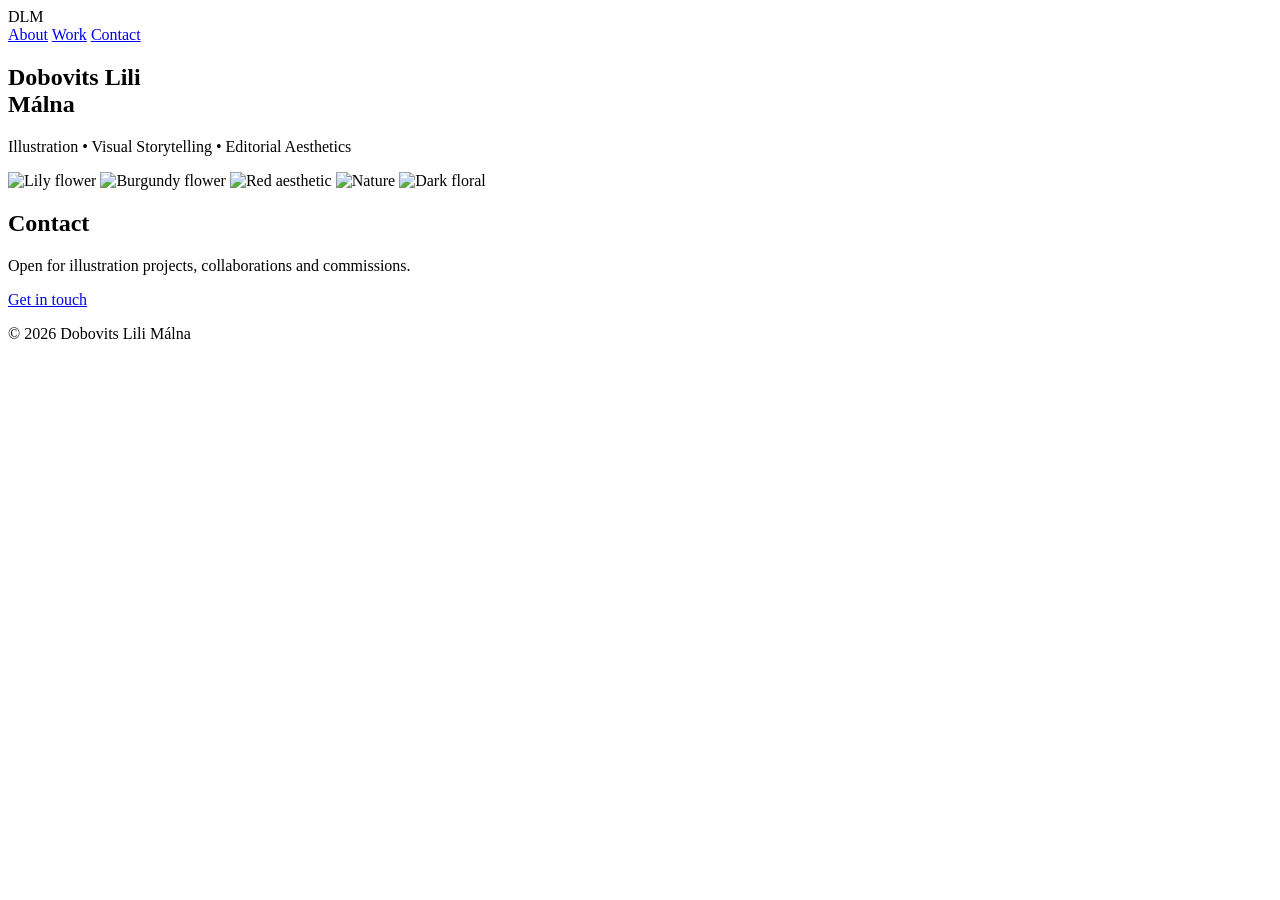
==== index.html @ 8aca6f8c "index.html" ====
<!DOCTYPE html>
<html lang="hu">
<head>
    <meta charset="UTF-8">
    <meta name="viewport" content="width=device-width, initial-scale=1.0">
    <title>Dobovits Lili Málna</title>

    <link rel="stylesheet" href="style.css">

    <link rel="preconnect" href="https://fonts.googleapis.com">
    <link href="https://fonts.googleapis.com/css2?family=Cormorant+Garamond:wght@300;400;500;600&family=Inter:wght@300;400;500&display=swap" rel="stylesheet">
</head>

<body>

<header>
    <div class="logo">DLM</div>

    <nav>
        <a href="about.html">About</a>
        <a href="#work">Work</a>
        <a href="contact.html">Contact</a>
    </nav>
</header>

<section class="hero">

    <h1>
        Dobovits Lili <br>
        <span>Málna</span>
    </h1>

    <p class="hero-text">
        Illustration • Visual Storytelling • Editorial Aesthetics
    </p>

</section>

<section id="work" class="gallery-section">

    <div class="gallery">

        <img src="https://images.unsplash.com/photo-1518895949257-7621c3c786d7?q=80&w=1200&auto=format&fit=crop" alt="Lily flower">

        <img src="https://images.unsplash.com/photo-1490750967868-88aa4486c946?q=80&w=1200&auto=format&fit=crop" alt="Burgundy flower">

        <img src="https://images.unsplash.com/photo-1468327768560-75b778cbb551?q=80&w=1200&auto=format&fit=crop" alt="Red aesthetic">

        <img src="https://images.unsplash.com/photo-1506744038136-46273834b3fb?q=80&w=1200&auto=format&fit=crop" alt="Nature">

        <img src="https://images.unsplash.com/photo-1500530855697-b586d89ba3ee?q=80&w=1200&auto=format&fit=crop" alt="Dark floral">

    </div>

</section>

<section class="contact-preview">

    <h2>Contact</h2>

    <p>
        Open for illustration projects, collaborations and commissions.
    </p>

    <a href="contact.html" class="button">
        Get in touch
    </a>

</section>

<footer>
    <p>© 2026 Dobovits Lili Málna</p>
</footer>

</body>
</html>
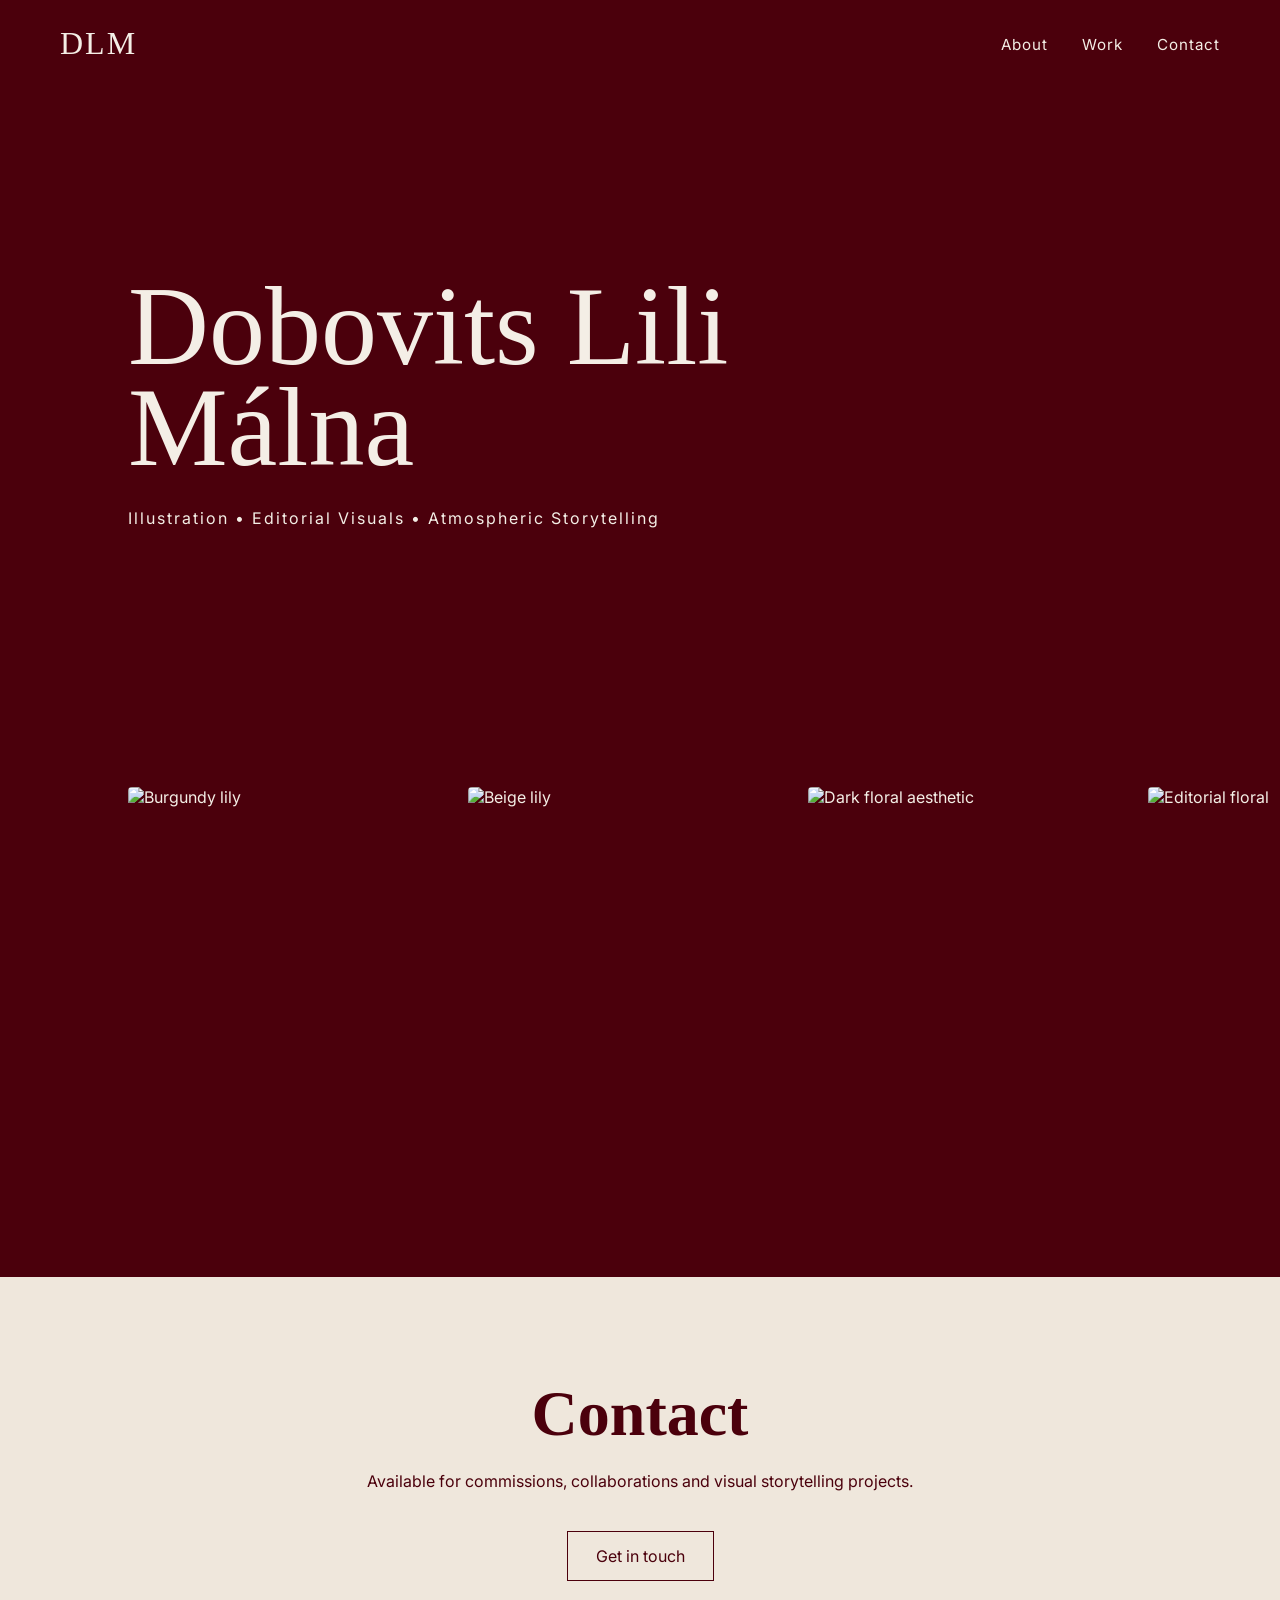
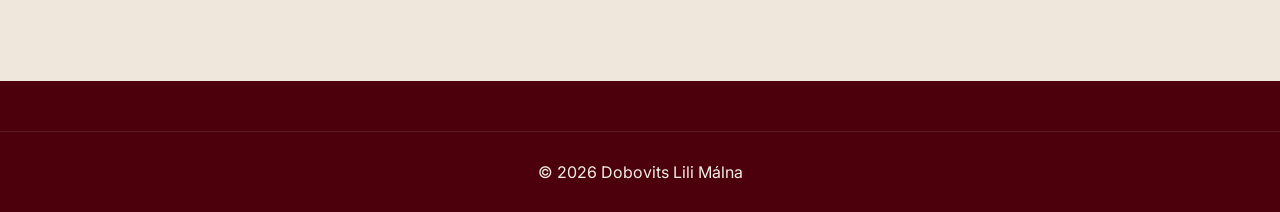
==== commit 58dadffa: "index.html" ====
--- a/index.html
+++ b/index.html
@@ -7,13 +7,16 @@
 
     <link rel="stylesheet" href="style.css">
 
+    <!-- Elegant serif typography -->
     <link rel="preconnect" href="https://fonts.googleapis.com">
-    <link href="https://fonts.googleapis.com/css2?family=Cormorant+Garamond:wght@300;400;500;600&family=Inter:wght@300;400;500&display=swap" rel="stylesheet">
+
+    <link href="https://fonts.googleapis.com/css2?family=Bodoni+Moda:wght@400;500;600;700&family=Inter:wght@300;400;500&display=swap" rel="stylesheet">
 </head>
 
 <body>
 
 <header>
+
     <div class="logo">DLM</div>
 
     <nav>
@@ -21,45 +24,76 @@
         <a href="#work">Work</a>
         <a href="contact.html">Contact</a>
     </nav>
+
 </header>
+
+<!-- HERO SECTION -->
 
 <section class="hero">
 
-    <h1>
-        Dobovits Lili <br>
-        <span>Málna</span>
-    </h1>
+    <div class="hero-content">
 
-    <p class="hero-text">
-        Illustration • Visual Storytelling • Editorial Aesthetics
-    </p>
+        <h1>
+            Dobovits Lili <br>
+            <span>Málna</span>
+        </h1>
+
+        <p class="hero-text">
+            Illustration • Editorial Visuals • Atmospheric Storytelling
+        </p>
+
+    </div>
 
 </section>
+
+<!-- WORK / GALLERY -->
 
 <section id="work" class="gallery-section">
 
     <div class="gallery">
 
-        <img src="https://images.unsplash.com/photo-1518895949257-7621c3c786d7?q=80&w=1200&auto=format&fit=crop" alt="Lily flower">
+        <!-- 1 -->
+        <img
+        src="https://images.unsplash.com/photo-1518895949257-7621c3c786d7?q=80&w=1200&auto=format&fit=crop"
+        alt="Burgundy lily">
 
-        <img src="https://images.unsplash.com/photo-1490750967868-88aa4486c946?q=80&w=1200&auto=format&fit=crop" alt="Burgundy flower">
+        <!-- 2 -->
+        <img
+        src="https://images.unsplash.com/photo-1526047932273-341f2a7631f9?q=80&w=1200&auto=format&fit=crop"
+        alt="Beige lily">
 
-        <img src="https://images.unsplash.com/photo-1468327768560-75b778cbb551?q=80&w=1200&auto=format&fit=crop" alt="Red aesthetic">
+        <!-- 3 -->
+        <img
+        src="https://images.unsplash.com/photo-1468327768560-75b778cbb551?q=80&w=1200&auto=format&fit=crop"
+        alt="Dark floral aesthetic">
 
-        <img src="https://images.unsplash.com/photo-1506744038136-46273834b3fb?q=80&w=1200&auto=format&fit=crop" alt="Nature">
+        <!-- 4 -->
+        <img
+        src="https://images.unsplash.com/photo-1500530855697-b586d89ba3ee?q=80&w=1200&auto=format&fit=crop"
+        alt="Editorial floral">
 
-        <img src="https://images.unsplash.com/photo-1500530855697-b586d89ba3ee?q=80&w=1200&auto=format&fit=crop" alt="Dark floral">
+        <!-- 5 -->
+        <img
+        src="https://images.unsplash.com/photo-1490750967868-88aa4486c946?q=80&w=1200&auto=format&fit=crop"
+        alt="Burgundy flower aesthetic">
+
+        <!-- 6 -->
+        <img
+        src="https://images.unsplash.com/photo-1515405295579-ba7b45403062?q=80&w=1200&auto=format&fit=crop"
+        alt="Illustration aesthetic">
 
     </div>
 
 </section>
+
+<!-- CONTACT PREVIEW -->
 
 <section class="contact-preview">
 
     <h2>Contact</h2>
 
     <p>
-        Open for illustration projects, collaborations and commissions.
+        Available for commissions, collaborations and visual storytelling projects.
     </p>
 
     <a href="contact.html" class="button">
@@ -68,6 +102,8 @@
 
 </section>
 
+<!-- FOOTER -->
+
 <footer>
     <p>© 2026 Dobovits Lili Málna</p>
 </footer>
--- a/style.css
+++ b/style.css
@@ -0,0 +1,242 @@
+*{
+    margin:0;
+    padding:0;
+    box-sizing:border-box;
+}
+
+html{
+    scroll-behavior:smooth;
+}
+
+body{
+    background:#4b000c;
+    color:#f4eee6;
+    font-family:'Inter', sans-serif;
+}
+
+/* HEADER */
+
+header{
+    position:sticky;
+    top:0;
+
+    display:flex;
+    justify-content:space-between;
+    align-items:center;
+
+    padding:25px 60px;
+
+    background:#4b000c;
+    z-index:1000;
+}
+
+.logo{
+    font-family:'Cormorant Garamond', serif;
+    font-size:2rem;
+    letter-spacing:2px;
+}
+
+nav a{
+    color:#f4eee6;
+    text-decoration:none;
+    margin-left:30px;
+    font-size:0.95rem;
+    letter-spacing:1px;
+    transition:0.3s;
+}
+
+nav a:hover{
+    opacity:0.6;
+}
+
+/* HERO */
+
+.hero{
+    min-height:70vh;
+
+    display:flex;
+    flex-direction:column;
+    justify-content:center;
+
+    padding:80px 10%;
+}
+
+.hero h1{
+    font-family:'Cormorant Garamond', serif;
+    font-size:7rem;
+    font-weight:400;
+    line-height:0.9;
+}
+
+.hero h1 span{
+    display:block;
+}
+
+.hero-text{
+    margin-top:30px;
+    font-size:1rem;
+    letter-spacing:2px;
+}
+
+/* GALLERY */
+
+.gallery-section{
+    padding:50px 0;
+}
+
+.gallery{
+    display:flex;
+    overflow-x:auto;
+    gap:20px;
+
+    padding:20px 10%;
+}
+
+.gallery img{
+    width:320px;
+    height:420px;
+
+    object-fit:cover;
+
+    border-radius:4px;
+
+    flex-shrink:0;
+
+    transition:0.4s;
+}
+
+.gallery img:hover{
+    transform:scale(1.03);
+}
+
+/* CONTACT PREVIEW */
+
+.contact-preview{
+    background:#efe7dc;
+    color:#4b000c;
+
+    text-align:center;
+
+    padding:100px 20px;
+}
+
+.contact-preview h2{
+    font-family:'Cormorant Garamond', serif;
+    font-size:4rem;
+    margin-bottom:20px;
+}
+
+.contact-preview p{
+    margin-bottom:40px;
+}
+
+.button{
+    display:inline-block;
+
+    padding:14px 28px;
+
+    border:1px solid #4b000c;
+
+    color:#4b000c;
+    text-decoration:none;
+
+    transition:0.3s;
+}
+
+.button:hover{
+    background:#4b000c;
+    color:#efe7dc;
+}
+
+/* ABOUT */
+
+.about-page{
+    display:flex;
+    gap:60px;
+
+    align-items:center;
+
+    padding:100px 10%;
+}
+
+.about-image img{
+    width:450px;
+    height:600px;
+    object-fit:cover;
+}
+
+.about-text{
+    max-width:600px;
+}
+
+.about-text h1{
+    font-family:'Cormorant Garamond', serif;
+    font-size:5rem;
+
+    margin-bottom:30px;
+}
+
+.about-text p{
+    margin-bottom:25px;
+    line-height:1.8;
+}
+
+/* CONTACT */
+
+.contact-page{
+    padding:120px 10%;
+    min-height:70vh;
+}
+
+.contact-page h1{
+    font-family:'Cormorant Garamond', serif;
+    font-size:5rem;
+
+    margin-bottom:50px;
+}
+
+.contact-info p{
+    margin-bottom:25px;
+    font-size:1.1rem;
+}
+
+/* FOOTER */
+
+footer{
+    text-align:center;
+    padding:30px;
+
+    border-top:1px solid rgba(255,255,255,0.1);
+
+    margin-top:50px;
+}
+
+/* RESPONSIVE */
+
+@media(max-width:900px){
+
+    header{
+        padding:20px;
+    }
+
+    .hero h1{
+        font-size:4rem;
+    }
+
+    .about-page{
+        flex-direction:column;
+    }
+
+    .about-image img{
+        width:100%;
+        height:auto;
+    }
+
+    .about-text h1{
+        font-size:3rem;
+    }
+
+    .contact-page h1{
+        font-size:3rem;
+    }
+}
